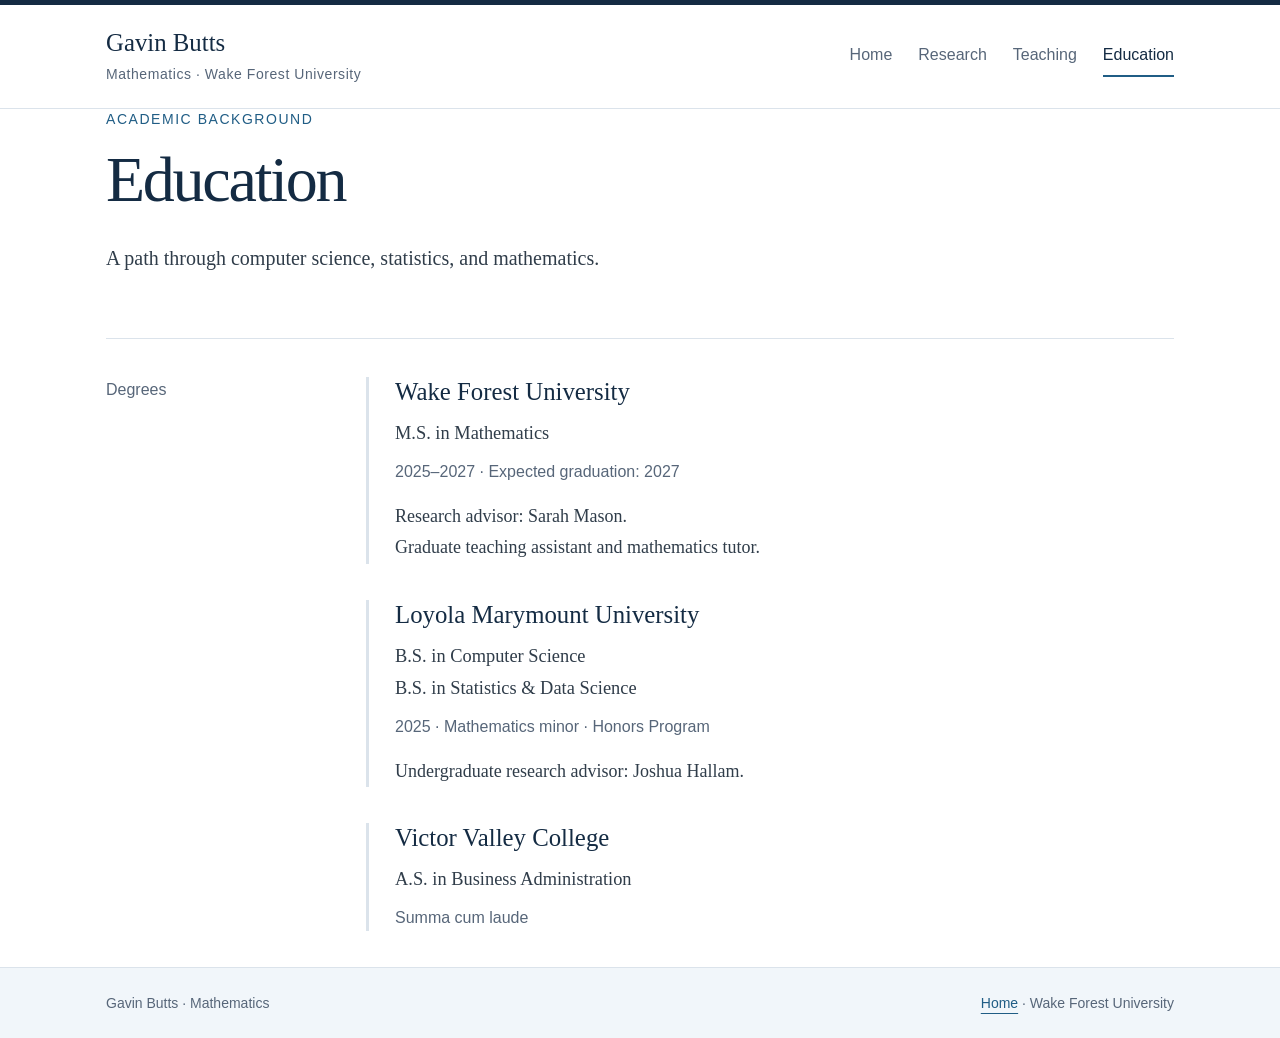
==== education.html @ abdac21e "Add files via upload" ====
<!DOCTYPE html>
<html lang="en">
<head>
<meta charset="UTF-8">
<meta name="viewport" content="width=device-width, initial-scale=1">
<title>Education | Gavin Butts</title>
<meta name="description" content="Gavin Butts: education at Wake Forest University, Loyola Marymount University, and Victor Valley College.">
<link rel="stylesheet" href="styles.css">
</head>
<body>
<a class="skip-link" href="#main">Skip to content</a>
<header class="site-header"><div class="wrap header-inner">
<a class="brand" href="index.html">Gavin Butts<span>Mathematics · Wake Forest University</span></a>
<nav aria-label="Main navigation"><a href="index.html">Home</a>
<a href="research.html">Research</a>
<a href="teaching.html">Teaching</a>
<a href="education.html" aria-current="page">Education</a></nav>
</div></header>
<main id="main" class="wrap" tabindex="-1">
<header class="page-heading"><p class="eyebrow">Academic background</p><h1>Education</h1><p class="lead">A path through computer science, statistics, and mathematics.</p></header>
<section class="content-grid" aria-labelledby="degrees-title"><h2 class="section-label" id="degrees-title">Degrees</h2><div>
<div class="degree"><h2>Wake Forest University</h2><p class="qualification">M.S. in Mathematics</p><p class="meta">2025–2027 · Expected graduation: 2027</p><p>Research advisor: Sarah Mason.<br>Graduate teaching assistant and mathematics tutor.</p></div>
<div class="degree"><h2>Loyola Marymount University</h2><p class="qualification">B.S. in Computer Science<br>B.S. in Statistics &amp; Data Science</p><p class="meta">2025 · Mathematics minor · Honors Program</p><p>Undergraduate research advisor: Joshua Hallam.</p></div>
<div class="degree"><h2>Victor Valley College</h2><p class="qualification">A.S. in Business Administration</p><p class="meta">Summa cum laude</p></div>
</div></section></main>
<footer class="site-footer"><div class="wrap footer-inner"><p>Gavin Butts · Mathematics</p><p><a href="index.html">Home</a> · Wake Forest University</p></div></footer>
</body>
</html>
---- styles.css ----
/* Shared styles for all four pages. */
:root{color-scheme:light;--ink:#142b43;--text:#303d4a;--muted:#576679;--blue:#205d85;--line:#dbe3eb;--pale:#f1f6fa;--paper:#fff}
*{box-sizing:border-box}
html{scroll-behavior:smooth}
body{margin:0;background:var(--paper);color:var(--text);font-family:Georgia,'Times New Roman',serif;font-size:18px;line-height:1.75;overflow-wrap:break-word}
a{color:var(--blue);text-decoration-thickness:1px;text-underline-offset:5px}
a:hover{color:var(--ink)}
a:focus-visible{outline:3px solid var(--blue);outline-offset:5px}
.wrap{max-width:1140px;margin:0 auto;padding:0 36px}
.site-header{border-top:5px solid var(--ink);border-bottom:1px solid var(--line)}
.header-inner{display:flex;justify-content:space-between;align-items:center;gap:24px;padding-top:23px;padding-bottom:23px}
.brand{color:var(--ink);font-size:1.55rem;line-height:1.25;text-decoration:none}
.brand span{display:block;margin-top:6px;font:0.875rem/1.4 Arial,Helvetica,sans-serif;letter-spacing:0.04em;color:var(--muted)}
nav{display:flex;flex-wrap:wrap;gap:10px 26px;font:1rem/1.5 Arial,Helvetica,sans-serif}
nav a{padding:8px 0;color:var(--muted);text-decoration:none;border-bottom:2px solid transparent;transition:color .18s,border-color .18s}
nav a:hover,nav a[aria-current=page]{color:var(--ink);border-bottom-color:var(--blue)}
main{padding-top:58px;padding-bottom:72px;min-height:65vh;animation:arrive .45s ease-out both}
h1,h2,h3{font-weight:normal;color:var(--ink);line-height:1.2}
h1{font-size:clamp(2.6rem,5vw,4rem);margin:12px 0 24px;letter-spacing:-.035em}
h2{font-size:1.85rem;margin:0 0 20px}
h3{font-size:1.35rem;margin:0 0 12px}
p{margin:0 0 20px}
.eyebrow{font:0.875rem/1.5 Arial,Helvetica,sans-serif;letter-spacing:.11em;text-transform:uppercase;color:var(--blue);margin:0 0 12px}
.intro{display:grid;grid-template-columns:1fr 1.15fr;gap:48px;align-items:center}
.lead{font-size:1.25rem;line-height:1.6;max-width:720px}
figure{margin:0}
.photo-link{display:block;border-radius:3px;overflow:hidden;background:var(--pale)}
.photo-link img{display:block;width:100%;height:auto;transition:transform .35s ease}
.photo-link:hover img{transform:scale(1.015)}
figcaption{font:0.875rem/1.6 Arial,Helvetica,sans-serif;color:var(--muted);margin-top:12px}
.about{max-width:780px;margin-top:56px;padding-top:36px;border-top:1px solid var(--line)}
.explore{display:grid;grid-template-columns:repeat(3,minmax(0,1fr));gap:28px;margin-top:40px}
.explore a{display:block;border-top:2px solid var(--line);padding:22px 0;text-decoration:none;transition:border-color .2s,transform .2s}
.explore a:hover{border-color:var(--blue);transform:translateY(-3px)}
.explore strong{display:block;font-weight:normal;font-size:1.45rem;color:var(--ink);margin-bottom:8px}
.explore span{display:block;font-size:1rem;color:var(--muted)}
.page-heading{max-width:820px;padding-bottom:22px}
.content-grid{display:grid;grid-template-columns:210px minmax(0,1fr);gap:50px;border-top:1px solid var(--line);padding-top:38px;margin-top:22px}
.section-label{font:1rem/1.6 Arial,Helvetica,sans-serif;color:var(--muted)}
.content-grid article+article{border-top:1px solid var(--line);padding-top:26px;margin-top:30px}
.meta{font:1rem/1.6 Arial,Helvetica,sans-serif;color:var(--muted);margin:0 0 16px}
.degree{border-left:3px solid var(--line);padding-left:26px;margin-bottom:36px}
.degree h2{font-size:1.55rem;margin-bottom:10px}
.degree .qualification{font-size:1.15rem;margin-bottom:10px}
ul{padding-left:24px}
li{padding-left:3px;margin-bottom:8px}
.site-footer{border-top:1px solid var(--line);background:var(--pale);font:0.875rem/1.6 Arial,Helvetica,sans-serif;color:var(--muted)}
.footer-inner{display:flex;flex-wrap:wrap;justify-content:space-between;gap:12px;padding-top:24px;padding-bottom:24px}
.footer-inner p{margin:0}
.skip-link{position:absolute;top:10px;left:10px;transform:translateY(-200%);background:white;padding:10px 16px;z-index:10}
.skip-link:focus{transform:none}
@keyframes arrive{from{opacity:0;transform:translateY(8px)}to{opacity:1;transform:none}}
@media(max-width:850px){.intro{grid-template-columns:1fr;gap:28px}.intro figure{max-width:650px}.header-inner{align-items:flex-start;flex-direction:column;gap:16px}.content-grid{grid-template-columns:1fr;gap:16px}.section-label{margin:0}.explore{gap:20px}}
@media(max-width:560px){.wrap{padding-left:22px;padding-right:22px}main{padding-top:36px;padding-bottom:46px}nav{gap:8px 20px}.explore{grid-template-columns:1fr;gap:0}.about{margin-top:36px}h1{font-size:2.7rem}.lead{font-size:1.15rem}}
@media(prefers-reduced-motion:reduce){html{scroll-behavior:auto}*,*::before,*::after{animation:none!important;transition:none!important}.explore a:hover,.photo-link:hover img{transform:none}}
@media print{.site-header,nav,.site-footer,.skip-link,.explore{display:none}main{padding:0;animation:none}.wrap{max-width:none;padding:0}body{font-size:12pt}.intro{grid-template-columns:1fr 1fr;gap:24px}a{color:inherit}.content-grid{grid-template-columns:1fr;gap:10px}.degree,article{break-inside:avoid}}
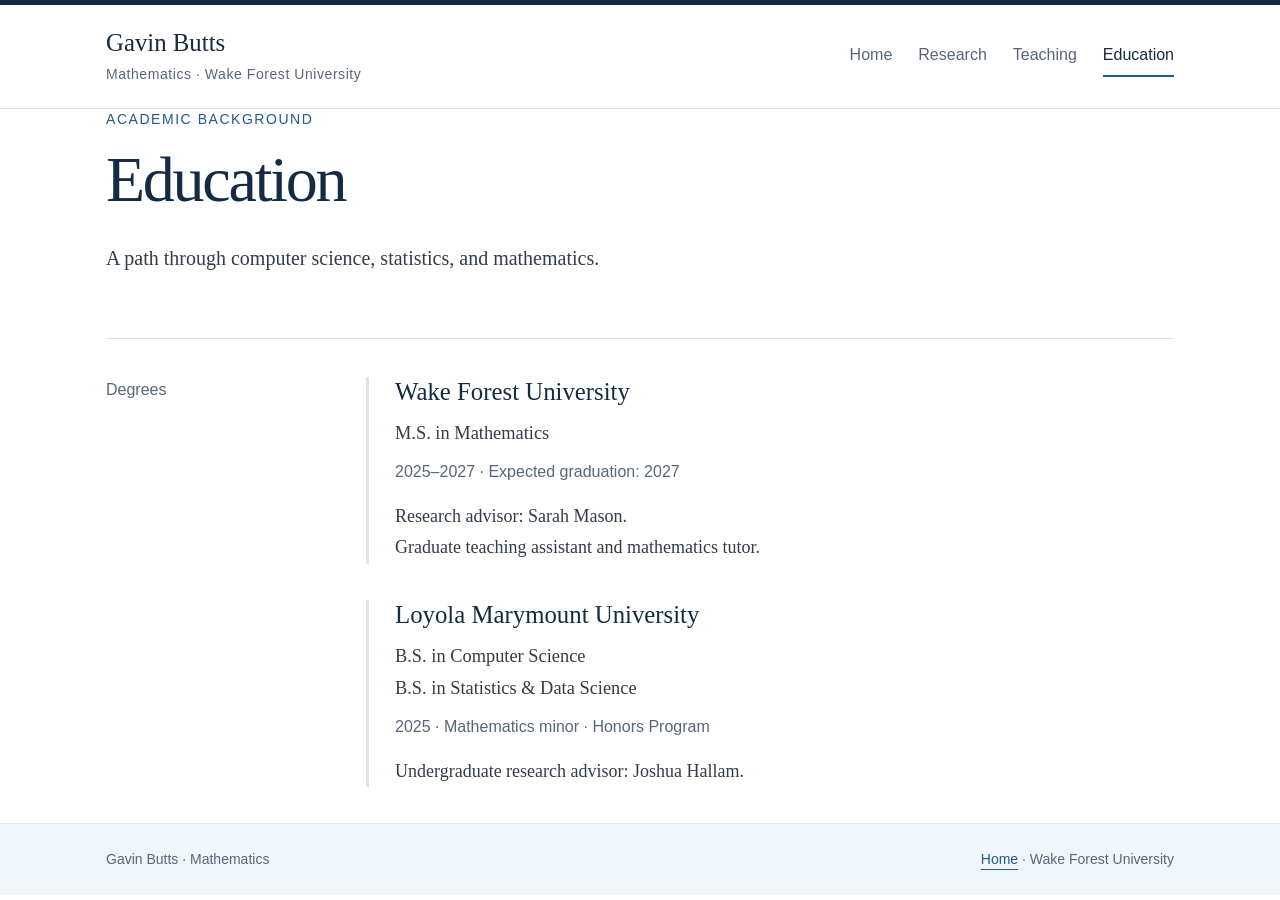
==== commit 8570645d: "Update education.html" ====
--- a/education.html
+++ b/education.html
@@ -21,7 +21,6 @@
 <section class="content-grid" aria-labelledby="degrees-title"><h2 class="section-label" id="degrees-title">Degrees</h2><div>
 <div class="degree"><h2>Wake Forest University</h2><p class="qualification">M.S. in Mathematics</p><p class="meta">2025–2027 · Expected graduation: 2027</p><p>Research advisor: Sarah Mason.<br>Graduate teaching assistant and mathematics tutor.</p></div>
 <div class="degree"><h2>Loyola Marymount University</h2><p class="qualification">B.S. in Computer Science<br>B.S. in Statistics &amp; Data Science</p><p class="meta">2025 · Mathematics minor · Honors Program</p><p>Undergraduate research advisor: Joshua Hallam.</p></div>
-<div class="degree"><h2>Victor Valley College</h2><p class="qualification">A.S. in Business Administration</p><p class="meta">Summa cum laude</p></div>
 </div></section></main>
 <footer class="site-footer"><div class="wrap footer-inner"><p>Gavin Butts · Mathematics</p><p><a href="index.html">Home</a> · Wake Forest University</p></div></footer>
 </body>
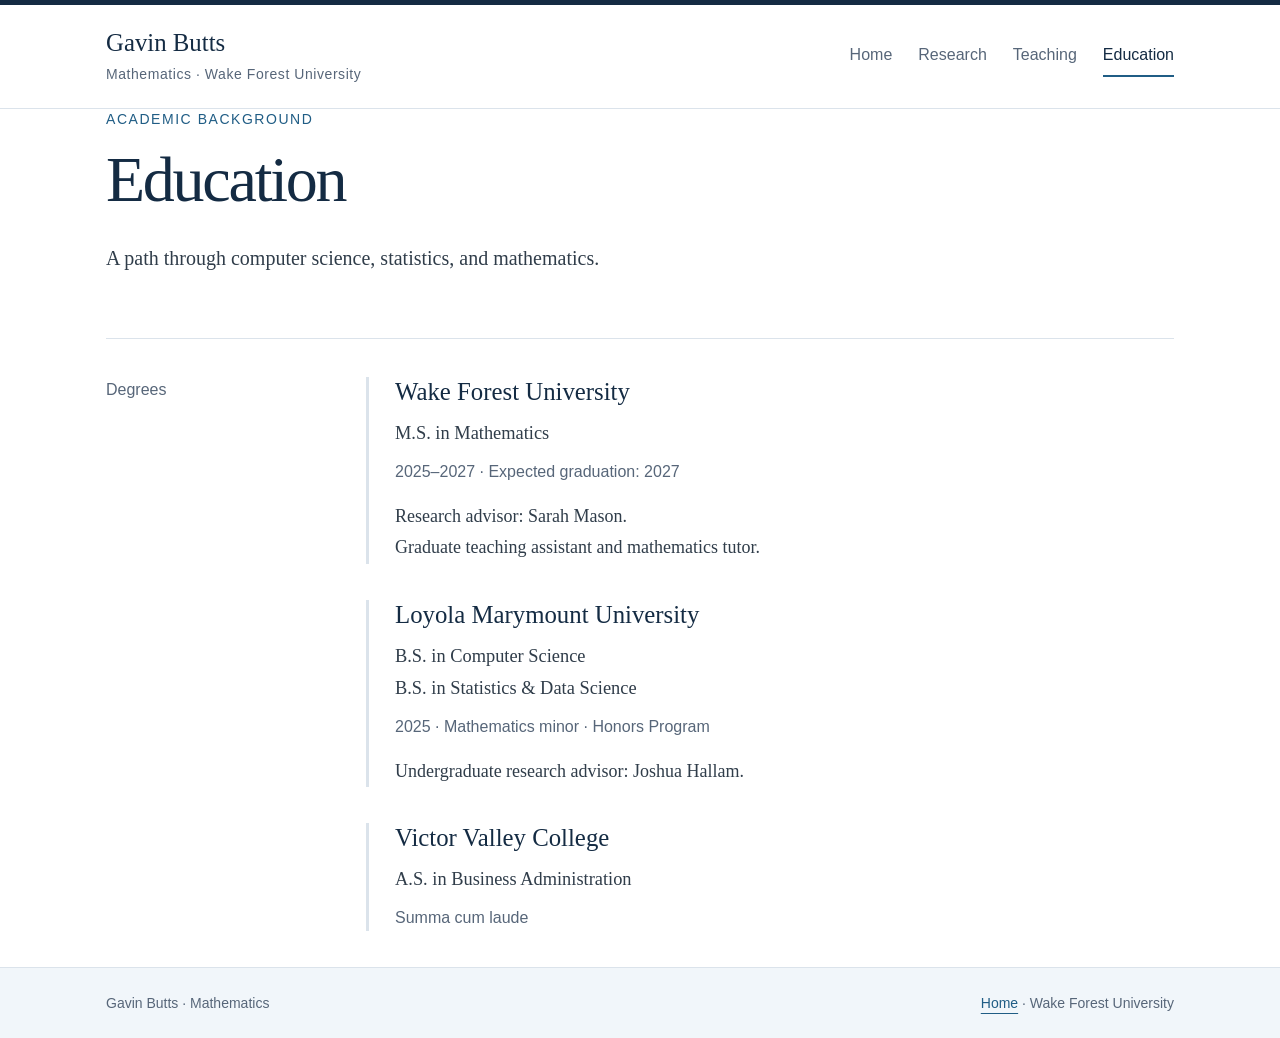
==== commit 0ac79add: "Add files via upload" ====
--- a/education.html
+++ b/education.html
@@ -6,6 +6,7 @@
 <title>Education | Gavin Butts</title>
 <meta name="description" content="Gavin Butts: education at Wake Forest University, Loyola Marymount University, and Victor Valley College.">
 <link rel="stylesheet" href="styles.css">
+<script src="clicks.js" defer></script>
 </head>
 <body>
 <a class="skip-link" href="#main">Skip to content</a>
@@ -21,6 +22,7 @@
 <section class="content-grid" aria-labelledby="degrees-title"><h2 class="section-label" id="degrees-title">Degrees</h2><div>
 <div class="degree"><h2>Wake Forest University</h2><p class="qualification">M.S. in Mathematics</p><p class="meta">2025–2027 · Expected graduation: 2027</p><p>Research advisor: Sarah Mason.<br>Graduate teaching assistant and mathematics tutor.</p></div>
 <div class="degree"><h2>Loyola Marymount University</h2><p class="qualification">B.S. in Computer Science<br>B.S. in Statistics &amp; Data Science</p><p class="meta">2025 · Mathematics minor · Honors Program</p><p>Undergraduate research advisor: Joshua Hallam.</p></div>
+<div class="degree"><h2>Victor Valley College</h2><p class="qualification">A.S. in Business Administration</p><p class="meta">Summa cum laude</p></div>
 </div></section></main>
 <footer class="site-footer"><div class="wrap footer-inner"><p>Gavin Butts · Mathematics</p><p><a href="index.html">Home</a> · Wake Forest University</p></div></footer>
 </body>
--- a/styles.css
+++ b/styles.css
@@ -54,3 +54,9 @@
 @media(max-width:560px){.wrap{padding-left:22px;padding-right:22px}main{padding-top:36px;padding-bottom:46px}nav{gap:8px 20px}.explore{grid-template-columns:1fr;gap:0}.about{margin-top:36px}h1{font-size:2.7rem}.lead{font-size:1.15rem}}
 @media(prefers-reduced-motion:reduce){html{scroll-behavior:auto}*,*::before,*::after{animation:none!important;transition:none!important}.explore a:hover,.photo-link:hover img{transform:none}}
 @media print{.site-header,nav,.site-footer,.skip-link,.explore{display:none}main{padding:0;animation:none}.wrap{max-width:none;padding:0}body{font-size:12pt}.intro{grid-template-columns:1fr 1fr;gap:24px}a{color:inherit}.content-grid{grid-template-columns:1fr;gap:10px}.degree,article{break-inside:avoid}}
+
+/* Click decoration stays outside the layout and never captures input. */
+.math-burst-layer{position:fixed;inset:0;overflow:hidden;pointer-events:none;z-index:9999;user-select:none}
+.math-burst-symbol{position:absolute;display:block;line-height:1;font-family:Georgia,'Times New Roman',serif;font-weight:bold;pointer-events:none}
+@media(prefers-reduced-motion:reduce){.math-burst-layer{display:none}}
+@media print{.math-burst-layer{display:none}}
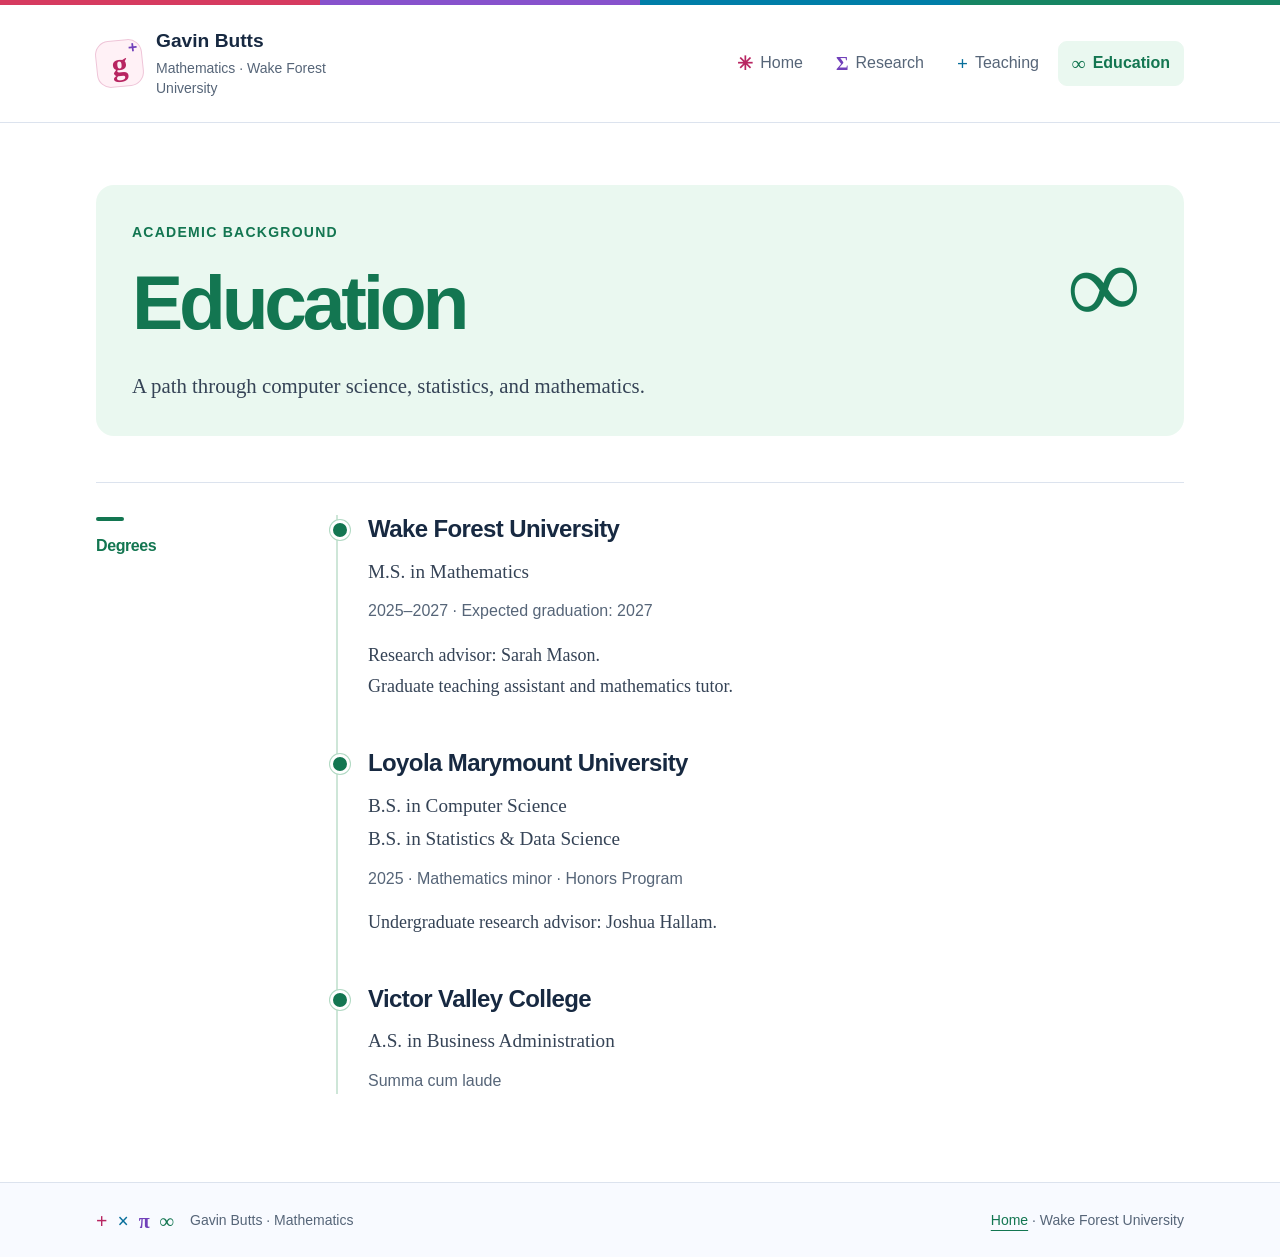
==== commit 3f1ac9a0: "Add files via upload" ====
--- a/education.html
+++ b/education.html
@@ -8,22 +8,22 @@
 <link rel="stylesheet" href="styles.css">
 <script src="clicks.js" defer></script>
 </head>
-<body>
+<body class="page-education">
 <a class="skip-link" href="#main">Skip to content</a>
 <header class="site-header"><div class="wrap header-inner">
-<a class="brand" href="index.html">Gavin Butts<span>Mathematics · Wake Forest University</span></a>
-<nav aria-label="Main navigation"><a href="index.html">Home</a>
-<a href="research.html">Research</a>
-<a href="teaching.html">Teaching</a>
-<a href="education.html" aria-current="page">Education</a></nav>
+<a class="brand" href="index.html"><span class="brand-mark" aria-hidden="true">g<span>+</span></span><span class="brand-text">Gavin Butts<small>Mathematics · Wake Forest University</small></span></a>
+<nav aria-label="Main navigation"><a href="index.html"><span class="nav-symbol" aria-hidden="true">✳</span>Home</a>
+<a href="research.html"><span class="nav-symbol" aria-hidden="true">Σ</span>Research</a>
+<a href="teaching.html"><span class="nav-symbol" aria-hidden="true">+</span>Teaching</a>
+<a href="education.html" aria-current="page"><span class="nav-symbol" aria-hidden="true">∞</span>Education</a></nav>
 </div></header>
 <main id="main" class="wrap" tabindex="-1">
-<header class="page-heading"><p class="eyebrow">Academic background</p><h1>Education</h1><p class="lead">A path through computer science, statistics, and mathematics.</p></header>
+<header class="page-heading"><span class="page-symbol" aria-hidden="true">∞</span><p class="eyebrow">Academic background</p><h1>Education</h1><p class="lead">A path through computer science, statistics, and mathematics.</p></header>
 <section class="content-grid" aria-labelledby="degrees-title"><h2 class="section-label" id="degrees-title">Degrees</h2><div>
 <div class="degree"><h2>Wake Forest University</h2><p class="qualification">M.S. in Mathematics</p><p class="meta">2025–2027 · Expected graduation: 2027</p><p>Research advisor: Sarah Mason.<br>Graduate teaching assistant and mathematics tutor.</p></div>
 <div class="degree"><h2>Loyola Marymount University</h2><p class="qualification">B.S. in Computer Science<br>B.S. in Statistics &amp; Data Science</p><p class="meta">2025 · Mathematics minor · Honors Program</p><p>Undergraduate research advisor: Joshua Hallam.</p></div>
 <div class="degree"><h2>Victor Valley College</h2><p class="qualification">A.S. in Business Administration</p><p class="meta">Summa cum laude</p></div>
 </div></section></main>
-<footer class="site-footer"><div class="wrap footer-inner"><p>Gavin Butts · Mathematics</p><p><a href="index.html">Home</a> · Wake Forest University</p></div></footer>
+<footer class="site-footer"><div class="wrap footer-inner"><p><span class="footer-symbols" aria-hidden="true"><b>+</b><b>×</b><b>π</b><b>∞</b></span>Gavin Butts · Mathematics</p><p><a href="index.html">Home</a> · Wake Forest University</p></div></footer>
 </body>
 </html>
--- a/styles.css
+++ b/styles.css
@@ -1,62 +1,201 @@
-/* Shared styles for all four pages. */
-:root{color-scheme:light;--ink:#142b43;--text:#303d4a;--muted:#576679;--blue:#205d85;--line:#dbe3eb;--pale:#f1f6fa;--paper:#fff}
-*{box-sizing:border-box}
-html{scroll-behavior:smooth}
-body{margin:0;background:var(--paper);color:var(--text);font-family:Georgia,'Times New Roman',serif;font-size:18px;line-height:1.75;overflow-wrap:break-word}
-a{color:var(--blue);text-decoration-thickness:1px;text-underline-offset:5px}
-a:hover{color:var(--ink)}
-a:focus-visible{outline:3px solid var(--blue);outline-offset:5px}
-.wrap{max-width:1140px;margin:0 auto;padding:0 36px}
-.site-header{border-top:5px solid var(--ink);border-bottom:1px solid var(--line)}
-.header-inner{display:flex;justify-content:space-between;align-items:center;gap:24px;padding-top:23px;padding-bottom:23px}
-.brand{color:var(--ink);font-size:1.55rem;line-height:1.25;text-decoration:none}
-.brand span{display:block;margin-top:6px;font:0.875rem/1.4 Arial,Helvetica,sans-serif;letter-spacing:0.04em;color:var(--muted)}
-nav{display:flex;flex-wrap:wrap;gap:10px 26px;font:1rem/1.5 Arial,Helvetica,sans-serif}
-nav a{padding:8px 0;color:var(--muted);text-decoration:none;border-bottom:2px solid transparent;transition:color .18s,border-color .18s}
-nav a:hover,nav a[aria-current=page]{color:var(--ink);border-bottom-color:var(--blue)}
-main{padding-top:58px;padding-bottom:72px;min-height:65vh;animation:arrive .45s ease-out both}
-h1,h2,h3{font-weight:normal;color:var(--ink);line-height:1.2}
-h1{font-size:clamp(2.6rem,5vw,4rem);margin:12px 0 24px;letter-spacing:-.035em}
-h2{font-size:1.85rem;margin:0 0 20px}
-h3{font-size:1.35rem;margin:0 0 12px}
-p{margin:0 0 20px}
-.eyebrow{font:0.875rem/1.5 Arial,Helvetica,sans-serif;letter-spacing:.11em;text-transform:uppercase;color:var(--blue);margin:0 0 12px}
-.intro{display:grid;grid-template-columns:1fr 1.15fr;gap:48px;align-items:center}
-.lead{font-size:1.25rem;line-height:1.6;max-width:720px}
-figure{margin:0}
-.photo-link{display:block;border-radius:3px;overflow:hidden;background:var(--pale)}
-.photo-link img{display:block;width:100%;height:auto;transition:transform .35s ease}
-.photo-link:hover img{transform:scale(1.015)}
-figcaption{font:0.875rem/1.6 Arial,Helvetica,sans-serif;color:var(--muted);margin-top:12px}
-.about{max-width:780px;margin-top:56px;padding-top:36px;border-top:1px solid var(--line)}
-.explore{display:grid;grid-template-columns:repeat(3,minmax(0,1fr));gap:28px;margin-top:40px}
-.explore a{display:block;border-top:2px solid var(--line);padding:22px 0;text-decoration:none;transition:border-color .2s,transform .2s}
-.explore a:hover{border-color:var(--blue);transform:translateY(-3px)}
-.explore strong{display:block;font-weight:normal;font-size:1.45rem;color:var(--ink);margin-bottom:8px}
-.explore span{display:block;font-size:1rem;color:var(--muted)}
-.page-heading{max-width:820px;padding-bottom:22px}
-.content-grid{display:grid;grid-template-columns:210px minmax(0,1fr);gap:50px;border-top:1px solid var(--line);padding-top:38px;margin-top:22px}
-.section-label{font:1rem/1.6 Arial,Helvetica,sans-serif;color:var(--muted)}
-.content-grid article+article{border-top:1px solid var(--line);padding-top:26px;margin-top:30px}
-.meta{font:1rem/1.6 Arial,Helvetica,sans-serif;color:var(--muted);margin:0 0 16px}
-.degree{border-left:3px solid var(--line);padding-left:26px;margin-bottom:36px}
-.degree h2{font-size:1.55rem;margin-bottom:10px}
-.degree .qualification{font-size:1.15rem;margin-bottom:10px}
-ul{padding-left:24px}
-li{padding-left:3px;margin-bottom:8px}
-.site-footer{border-top:1px solid var(--line);background:var(--pale);font:0.875rem/1.6 Arial,Helvetica,sans-serif;color:var(--muted)}
-.footer-inner{display:flex;flex-wrap:wrap;justify-content:space-between;gap:12px;padding-top:24px;padding-bottom:24px}
-.footer-inner p{margin:0}
-.skip-link{position:absolute;top:10px;left:10px;transform:translateY(-200%);background:white;padding:10px 16px;z-index:10}
-.skip-link:focus{transform:none}
-@keyframes arrive{from{opacity:0;transform:translateY(8px)}to{opacity:1;transform:none}}
-@media(max-width:850px){.intro{grid-template-columns:1fr;gap:28px}.intro figure{max-width:650px}.header-inner{align-items:flex-start;flex-direction:column;gap:16px}.content-grid{grid-template-columns:1fr;gap:16px}.section-label{margin:0}.explore{gap:20px}}
-@media(max-width:560px){.wrap{padding-left:22px;padding-right:22px}main{padding-top:36px;padding-bottom:46px}nav{gap:8px 20px}.explore{grid-template-columns:1fr;gap:0}.about{margin-top:36px}h1{font-size:2.7rem}.lead{font-size:1.15rem}}
-@media(prefers-reduced-motion:reduce){html{scroll-behavior:auto}*,*::before,*::after{animation:none!important;transition:none!important}.explore a:hover,.photo-link:hover img{transform:none}}
-@media print{.site-header,nav,.site-footer,.skip-link,.explore{display:none}main{padding:0;animation:none}.wrap{max-width:none;padding:0}body{font-size:12pt}.intro{grid-template-columns:1fr 1fr;gap:24px}a{color:inherit}.content-grid{grid-template-columns:1fr;gap:10px}.degree,article{break-inside:avoid}}
-
+/* Playful mathematics, with shared colors and styles across every page. */
+:root {
+  color-scheme: light;
+  --ink: #172941;
+  --text: #354356;
+  --muted: #566578;
+  --pink: #b82561;
+  --purple: #7140ba;
+  --blue: #086f9b;
+  --green: #137651;
+  --orange: #b85615;
+  --line: #dce3ee;
+  --paper: #fff;
+  --accent: var(--pink);
+  --tint: #fff1f6;
+  --heading: 'Trebuchet MS', Arial, Helvetica, sans-serif;
+}
+* { box-sizing: border-box; }
+html { scroll-behavior: smooth; }
+body {
+  margin: 0;
+  color: var(--text);
+  background: var(--paper);
+  font: 18px/1.75 Georgia, 'Times New Roman', serif;
+  overflow-wrap: break-word;
+}
+.page-research { --accent: var(--purple); --tint: #f4efff; }
+.page-teaching { --accent: var(--blue); --tint: #eaf7ff; }
+.page-education { --accent: var(--green); --tint: #eaf8f0; }
+p { margin: 0 0 20px; }
+a { color: var(--accent); text-decoration-thickness: 1px; text-underline-offset: 5px; }
+a:hover { text-decoration-thickness: 2px; }
+a:focus-visible { outline: 3px solid var(--accent); outline-offset: 5px; border-radius: 3px; }
+.wrap { max-width: 1160px; margin: 0 auto; padding-inline: 36px; }
+.site-header { background: #fff; border-bottom: 1px solid var(--line); }
+.site-header::before {
+  content: ''; display: block; height: 5px;
+  background: linear-gradient(90deg,#d63b60 0 25%,#8752cc 25% 50%,#007ea8 50% 75%,#168563 75%);
+}
+.header-inner { display: flex; justify-content: space-between; align-items: center; gap: 24px; padding-block: 24px; }
+.brand { display: flex; align-items: center; gap: 13px; text-decoration: none; color: var(--ink); }
+.brand-mark {
+  position: relative; display: grid; place-items: center; flex: 0 0 47px; height: 47px;
+  font: bold 2rem/1 Georgia, serif; background: #fff1f6; border: 1px solid #efc5d8; border-radius: 14px;
+  color: var(--pink); transform: rotate(-6deg);
+}
+.brand-mark > span { position: absolute; top: 0; right: 3px; font: bold 1rem/1 var(--heading); color: var(--purple); }
+.brand-text { font: bold 1.2rem/1.25 var(--heading); }
+.brand-text small { display: block; margin-top: 6px; color: var(--muted); font: .875rem/1.4 Arial, Helvetica, sans-serif; }
+.site-header nav { display: flex; flex-wrap: wrap; gap: 5px; font: 1rem/1.4 var(--heading); }
+.site-header nav a {
+  display: flex; align-items: center; gap: 7px; min-height: 44px; padding: 10px 13px;
+  color: var(--muted); border: 1px solid transparent; border-radius: 9px; text-decoration: none;
+  transition: background .18s, color .18s, transform .18s;
+}
+.nav-symbol { font: bold 1.2rem/1 Georgia, serif; color: var(--pink); }
+.site-header nav a:nth-child(2) .nav-symbol { color: var(--purple); }
+.site-header nav a:nth-child(3) .nav-symbol { color: var(--blue); }
+.site-header nav a:nth-child(4) .nav-symbol { color: var(--green); }
+.site-header nav a:hover { color: var(--ink); background: #f3f5fa; transform: translateY(-2px); }
+.site-header nav a[aria-current=page] { color: var(--accent); background: var(--tint); border-color: var(--tint); font-weight: bold; }
+main.wrap { min-height: 65vh; padding-top: 62px; padding-bottom: 72px; animation: arrive .45s ease-out both; }
+h1,h2,h3 { color: var(--ink); font-family: var(--heading); font-weight: bold; line-height: 1.15; }
+h1 { font-size: clamp(3rem,6vw,4.8rem); margin: 12px 0 24px; letter-spacing: -.055em; }
+h2 { font-size: 1.9rem; margin: 0 0 24px; letter-spacing: -.025em; }
+h3 { font-size: 1.35rem; margin: 0 0 14px; letter-spacing: -.015em; }
+.eyebrow { font: bold .875rem/1.6 var(--heading); letter-spacing: .09em; text-transform: uppercase; color: var(--accent); margin: 0 0 14px; }
+.lead { font-size: 1.3rem; line-height: 1.55; max-width: 720px; }
+.intro { display: grid; grid-template-columns: 1fr 1.06fr; gap: 65px; align-items: center; padding: 12px 0 24px; }
+.intro h1 { font-size: clamp(4rem,6.5vw,5.5rem); line-height: 1.02; margin: 18px 0 26px; }
+.intro h1 > span { display: block; color: var(--pink); }
+.name-plus { display: inline-block; color: var(--purple); font-size: .62em; vertical-align: 25%; padding-left: 6px; transform: rotate(12deg); }
+.primary-link {
+  display: inline-flex; align-items: center; gap: 30px; min-height: 48px; margin-top: 8px; padding: 11px 20px;
+  background: var(--ink); border: 1px solid var(--ink); border-radius: 9px; color: #fff;
+  font: bold 1rem/1.5 var(--heading); text-decoration: none; box-shadow: 4px 4px 0 #ecc3d4;
+  transition: transform .2s, box-shadow .2s;
+}
+.primary-link:hover { transform: translate(-2px,-2px); box-shadow: 6px 6px 0 #ecc3d4; }
+.primary-link span { color: #f0a5c4; font-size: 1.4rem; line-height: 1; }
+figure { margin: 0; }
+.portrait { position: relative; padding: 14px 9px 0; }
+.photo-link {
+  display: block; position: relative; background: #fff; padding: 8px; border: 1px solid #cbd5e3; border-radius: 16px;
+  box-shadow: 9px 9px 0 #e6ddfa; transform: rotate(2deg); transition: transform .3s, box-shadow .3s;
+}
+.photo-link:hover { transform: rotate(0deg); box-shadow: 6px 8px 0 #e6ddfa; }
+.photo-link img { display: block; width: 100%; height: auto; border-radius: 9px; }
+figcaption { font: .875rem/1.6 Arial, Helvetica, sans-serif; color: var(--muted); margin-top: 24px; padding-inline: 8px; }
+.photo-symbol { position: absolute; z-index: 2; font: bold 2.3rem/1 Georgia, serif; user-select: none; pointer-events: none; }
+.symbol-pi { left: -13px; top: -8px; color: var(--blue); transform: rotate(-13deg); }
+.symbol-times { right: -13px; top: 55%; color: var(--pink); transform: rotate(12deg); }
+.symbol-sum { right: 12px; top: -22px; color: var(--green); font-size: 1.8rem; transform: rotate(14deg); }
+.about { max-width: 850px; margin-top: 48px; padding: 34px 38px 18px; border: 1px solid var(--line); border-left: 5px solid #cc3471; border-radius: 0 16px 16px 0; background: #fcfdff; }
+.section-math { color: var(--pink); font-family: Georgia, serif; font-weight: normal; margin-right: 8px; }
+.explore { display: grid; grid-template-columns: repeat(3,minmax(0,1fr)); gap: 24px; margin-top: 34px; }
+.explore a {
+  display: block; position: relative; background: #f5f0ff; border: 1px solid #ddd0f4; border-radius: 14px;
+  padding: 24px; text-decoration: none; --card-accent: var(--purple); transition: transform .2s, box-shadow .2s;
+}
+.explore a:nth-child(2) { background: #edf8ff; border-color: #c6e3f2; --card-accent: var(--blue); }
+.explore a:nth-child(3) { background: #eefaf3; border-color: #c8e9d6; --card-accent: var(--green); }
+.explore a:hover { transform: translateY(-5px); box-shadow: 0 8px 0 #1729410d; }
+.explore .explore-symbol { display: grid; place-items: center; width: 40px; height: 40px; background: var(--card-accent); color: #fff; border-radius: 10px; font: bold 1.6rem/1 Georgia,serif; margin-bottom: 20px; }
+.explore strong { display: flex; justify-content: space-between; align-items: center; gap: 10px; font: bold 1.35rem/1.3 var(--heading); color: var(--ink); margin-bottom: 10px; }
+.explore .card-arrow { color: var(--card-accent); font-size: 1.4rem; }
+.explore a > span:last-child { display: block; font: 1rem/1.65 Arial,Helvetica,sans-serif; color: var(--text); }
+.page-heading { position: relative; padding: 36px 160px 30px 36px; background: var(--tint); border-radius: 18px; margin-bottom: 46px; }
+.page-heading h1 { color: var(--accent); }
+.page-heading .lead { margin-bottom: 4px; max-width: 780px; }
+.page-symbol { position: absolute; right: 44px; top: 48px; color: var(--accent); font: normal 6.5rem/1 Georgia,serif; transform: rotate(-9deg); user-select: none; pointer-events: none; }
+.content-grid { display: grid; grid-template-columns: 200px minmax(0,1fr); gap: 40px; padding-top: 32px; margin-top: 32px; border-top: 1px solid var(--line); }
+.section-label { font: bold 1rem/1.5 var(--heading); color: var(--accent); margin: 2px 0 0; }
+.section-label::before { content: ''; display: block; width: 28px; height: 4px; background: var(--accent); border-radius: 2px; margin-bottom: 13px; }
+.content-grid article + article { border-top: 1px dashed #cbd5e3; padding-top: 28px; margin-top: 30px; }
+.meta { font: 1rem/1.6 Arial,Helvetica,sans-serif; color: var(--muted); margin: 0 0 16px; }
+.degree { position: relative; border-left: 2px solid #cee6d8; padding-left: 30px; padding-bottom: 26px; }
+.degree::before { content: ''; position: absolute; top: 5px; left: -8px; width: 14px; height: 14px; background: var(--green); border: 3px solid #fff; border-radius: 50%; box-shadow: 0 0 0 1px #b1d9c3; }
+.degree:last-child { padding-bottom: 0; }
+.degree h2 { font-size: 1.5rem; margin-bottom: 12px; }
+.degree .qualification { font-size: 1.2rem; margin-bottom: 10px; }
+ul { padding-left: 24px; }
+li { padding-left: 5px; margin-bottom: 10px; }
+li::marker { color: var(--accent); }
+.site-footer { border-top: 1px solid var(--line); background: #f8faff; font: .875rem/1.6 Arial,Helvetica,sans-serif; color: var(--muted); }
+.footer-inner { display: flex; flex-wrap: wrap; justify-content: space-between; align-items: center; gap: 18px; padding-block: 26px; }
+.footer-inner p { margin: 0; }
+.footer-symbols { display: inline-flex; gap: 10px; margin-right: 16px; font: bold 1.25rem/1 Georgia,serif; vertical-align: middle; }
+.footer-symbols b:nth-child(1) { color: var(--pink); }
+.footer-symbols b:nth-child(2) { color: var(--blue); }
+.footer-symbols b:nth-child(3) { color: var(--purple); }
+.footer-symbols b:nth-child(4) { color: var(--green); }
+.skip-link { position: absolute; top: 10px; left: 10px; transform: translateY(-200%); background: white; padding: 10px 16px; z-index: 10; }
+.skip-link:focus { transform: none; }
+@keyframes arrive { from { opacity: 0; transform: translateY(8px); } to { opacity: 1; transform: none; } }
 /* Click decoration stays outside the layout and never captures input. */
-.math-burst-layer{position:fixed;inset:0;overflow:hidden;pointer-events:none;z-index:9999;user-select:none}
-.math-burst-symbol{position:absolute;display:block;line-height:1;font-family:Georgia,'Times New Roman',serif;font-weight:bold;pointer-events:none}
-@media(prefers-reduced-motion:reduce){.math-burst-layer{display:none}}
-@media print{.math-burst-layer{display:none}}
+.math-burst-layer { position: fixed; inset: 0; overflow: hidden; pointer-events: none; z-index: 9999; user-select: none; }
+.math-burst-symbol { position: absolute; display: block; line-height: 1; font-family: Georgia,'Times New Roman',serif; font-weight: bold; pointer-events: none; }
+@media (max-width: 1000px) {
+  .header-inner { align-items: flex-start; flex-direction: column; gap: 18px; }
+  .intro { gap: 35px; }
+  .intro h1 { font-size: 4.5rem; }
+}
+@media (max-width: 760px) {
+  .intro { grid-template-columns: 1fr; gap: 42px; }
+  .intro figure { width: 100%; max-width: 580px; }
+  .intro h1 { font-size: 4.8rem; }
+  .intro h1 > span { display: inline; }
+  .content-grid { grid-template-columns: 1fr; gap: 16px; }
+  .page-heading { padding: 28px 90px 28px 24px; }
+  .page-symbol { font-size: 3.5rem; right: 22px; top: 40px; }
+  .explore { gap: 16px; }
+  .explore a { padding: 20px; }
+  .explore strong { font-size: 1.1rem; }
+}
+@media (max-width: 560px) {
+  .wrap { padding-inline: 22px; }
+  main.wrap { padding-top: 34px; padding-bottom: 44px; }
+  .header-inner { padding-block: 20px; }
+  .brand-text small { font-size: .875rem; }
+  .site-header nav { display: grid; grid-template-columns: repeat(2, minmax(0,1fr)); width: 100%; gap: 5px; }
+  .site-header nav a { justify-content: center; padding: 8px; font-size: .875rem; gap: 6px; }
+  .nav-symbol { font-size: 1rem; }
+  .intro { padding-top: 0; }
+  .intro h1 { font-size: clamp(3.3rem,12vw,4.5rem); }
+  .lead { font-size: 1.2rem; }
+  .about { margin-top: 38px; padding: 26px 22px 10px; }
+  .about h2 { font-size: 1.65rem; }
+  .explore { grid-template-columns: 1fr; gap: 18px; }
+  .explore a { padding: 22px; }
+  .explore strong { font-size: 1.35rem; }
+  .explore .explore-symbol { margin-bottom: 16px; }
+  .page-heading { padding: 24px; margin-bottom: 32px; }
+  .page-heading h1 { font-size: clamp(2.65rem,11vw,3.2rem); }
+  .page-symbol { position: static; float: right; font-size: 2.4rem; margin: -6px -5px 4px 14px; }
+  .page-heading .lead { clear: both; }
+  .photo-symbol { font-size: 1.8rem; }
+  .symbol-pi { left: -5px; }
+  .symbol-times { right: -5px; }
+  .footer-inner { align-items: flex-start; flex-direction: column; }
+}
+@media (prefers-reduced-motion: reduce) {
+  html { scroll-behavior: auto; }
+  *,*::before,*::after { animation: none !important; transition: none !important; }
+  .site-header nav a:hover,.explore a:hover,.primary-link:hover { transform: none; }
+  .photo-link,.photo-link:hover { transform: none; }
+  .math-burst-layer { display: none; }
+}
+@media print {
+  .site-header,.site-footer,.skip-link,.explore,.photo-symbol,.page-symbol,.math-burst-layer { display: none; }
+  main.wrap { padding: 0; animation: none; }
+  .wrap { max-width: none; padding: 0; }
+  body { font-size: 12pt; }
+  .intro { grid-template-columns: 1fr 1fr; gap: 24px; }
+  .intro h1 { font-size: 2.5rem; }
+  .photo-link { transform: none; box-shadow: none; }
+  .page-heading,.about { background: none; border: 0; padding: 0; }
+  a { color: inherit; }
+  .content-grid { grid-template-columns: 1fr; gap: 10px; }
+  .degree,article { break-inside: avoid; }
+}
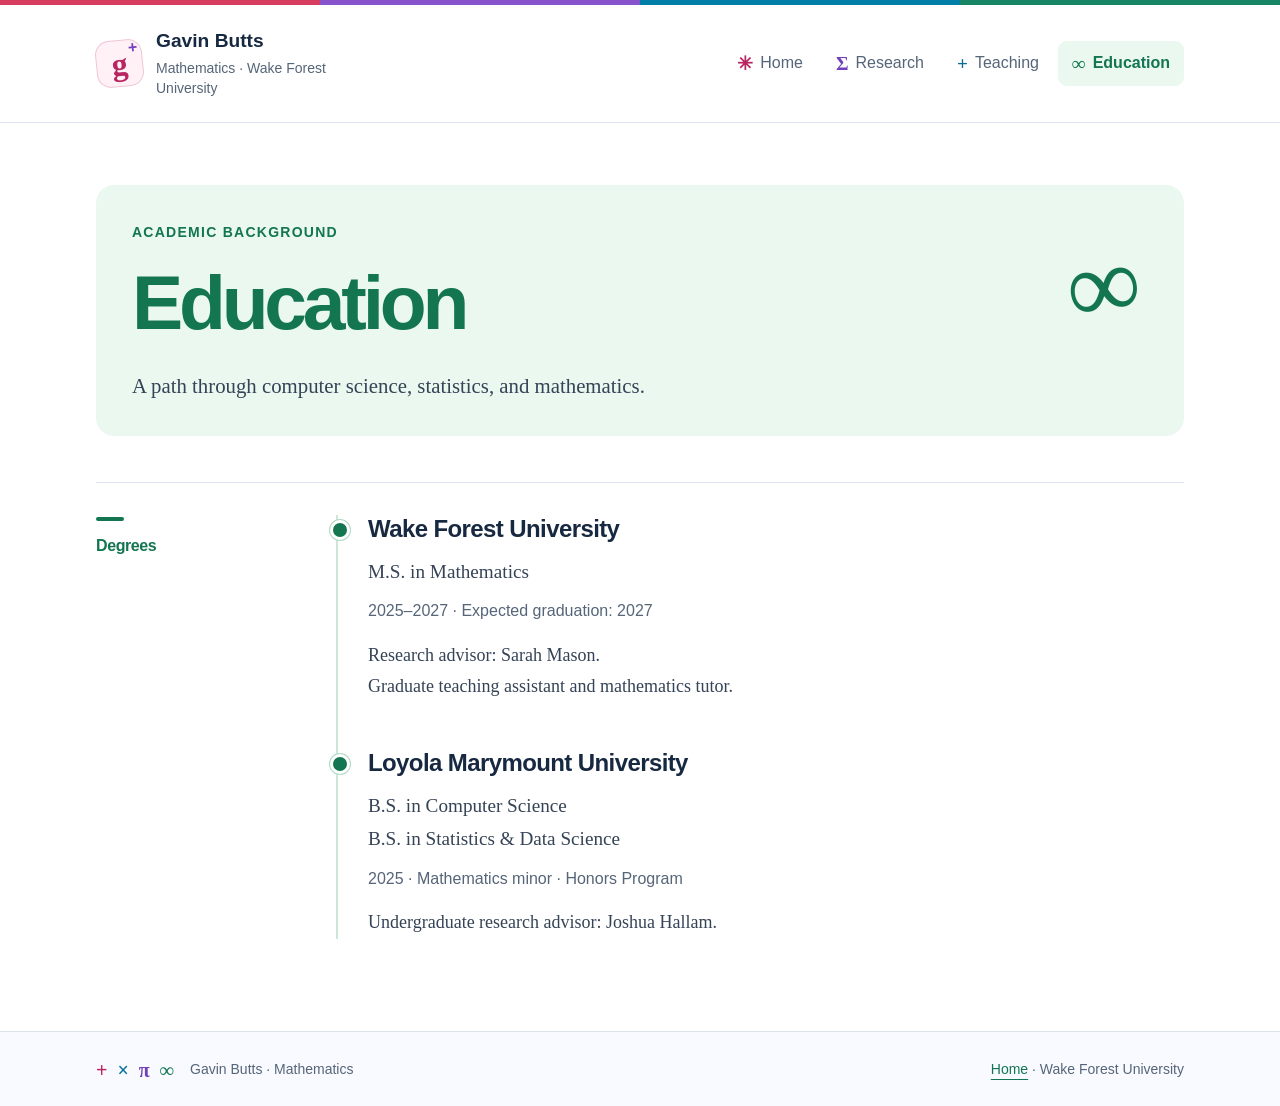
==== commit 34f69965: "Update education.html" ====
--- a/education.html
+++ b/education.html
@@ -22,7 +22,6 @@
 <section class="content-grid" aria-labelledby="degrees-title"><h2 class="section-label" id="degrees-title">Degrees</h2><div>
 <div class="degree"><h2>Wake Forest University</h2><p class="qualification">M.S. in Mathematics</p><p class="meta">2025–2027 · Expected graduation: 2027</p><p>Research advisor: Sarah Mason.<br>Graduate teaching assistant and mathematics tutor.</p></div>
 <div class="degree"><h2>Loyola Marymount University</h2><p class="qualification">B.S. in Computer Science<br>B.S. in Statistics &amp; Data Science</p><p class="meta">2025 · Mathematics minor · Honors Program</p><p>Undergraduate research advisor: Joshua Hallam.</p></div>
-<div class="degree"><h2>Victor Valley College</h2><p class="qualification">A.S. in Business Administration</p><p class="meta">Summa cum laude</p></div>
 </div></section></main>
 <footer class="site-footer"><div class="wrap footer-inner"><p><span class="footer-symbols" aria-hidden="true"><b>+</b><b>×</b><b>π</b><b>∞</b></span>Gavin Butts · Mathematics</p><p><a href="index.html">Home</a> · Wake Forest University</p></div></footer>
 </body>
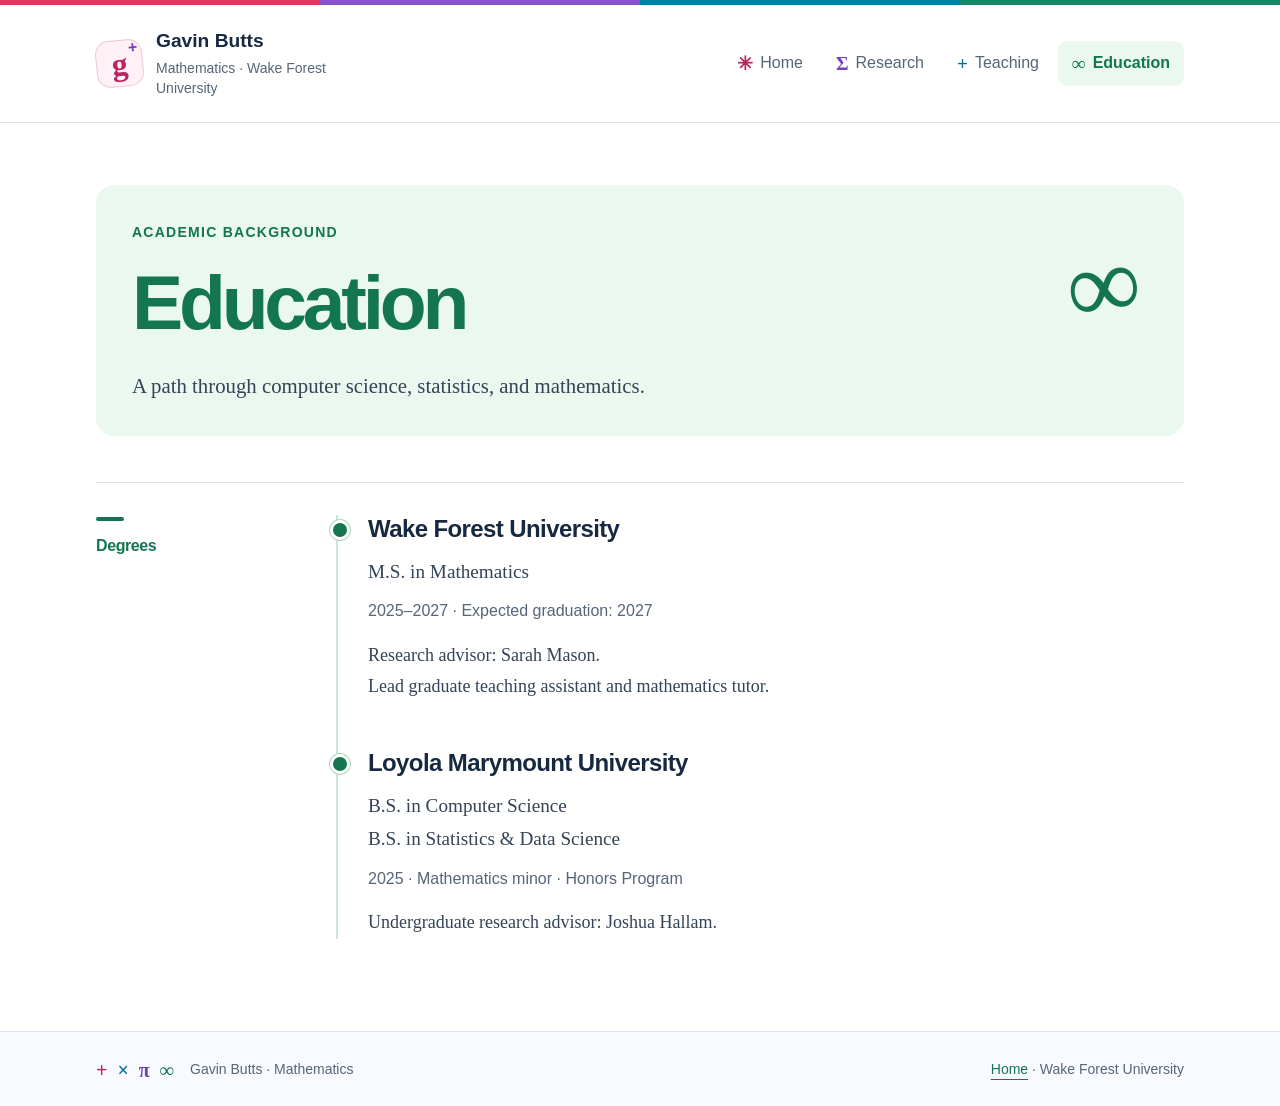
==== commit d6622da4: "Update education.html" ====
--- a/education.html
+++ b/education.html
@@ -20,7 +20,7 @@
 <main id="main" class="wrap" tabindex="-1">
 <header class="page-heading"><span class="page-symbol" aria-hidden="true">∞</span><p class="eyebrow">Academic background</p><h1>Education</h1><p class="lead">A path through computer science, statistics, and mathematics.</p></header>
 <section class="content-grid" aria-labelledby="degrees-title"><h2 class="section-label" id="degrees-title">Degrees</h2><div>
-<div class="degree"><h2>Wake Forest University</h2><p class="qualification">M.S. in Mathematics</p><p class="meta">2025–2027 · Expected graduation: 2027</p><p>Research advisor: Sarah Mason.<br>Graduate teaching assistant and mathematics tutor.</p></div>
+<div class="degree"><h2>Wake Forest University</h2><p class="qualification">M.S. in Mathematics</p><p class="meta">2025–2027 · Expected graduation: 2027</p><p>Research advisor: Sarah Mason.<br>Lead graduate teaching assistant and mathematics tutor.</p></div>
 <div class="degree"><h2>Loyola Marymount University</h2><p class="qualification">B.S. in Computer Science<br>B.S. in Statistics &amp; Data Science</p><p class="meta">2025 · Mathematics minor · Honors Program</p><p>Undergraduate research advisor: Joshua Hallam.</p></div>
 </div></section></main>
 <footer class="site-footer"><div class="wrap footer-inner"><p><span class="footer-symbols" aria-hidden="true"><b>+</b><b>×</b><b>π</b><b>∞</b></span>Gavin Butts · Mathematics</p><p><a href="index.html">Home</a> · Wake Forest University</p></div></footer>
